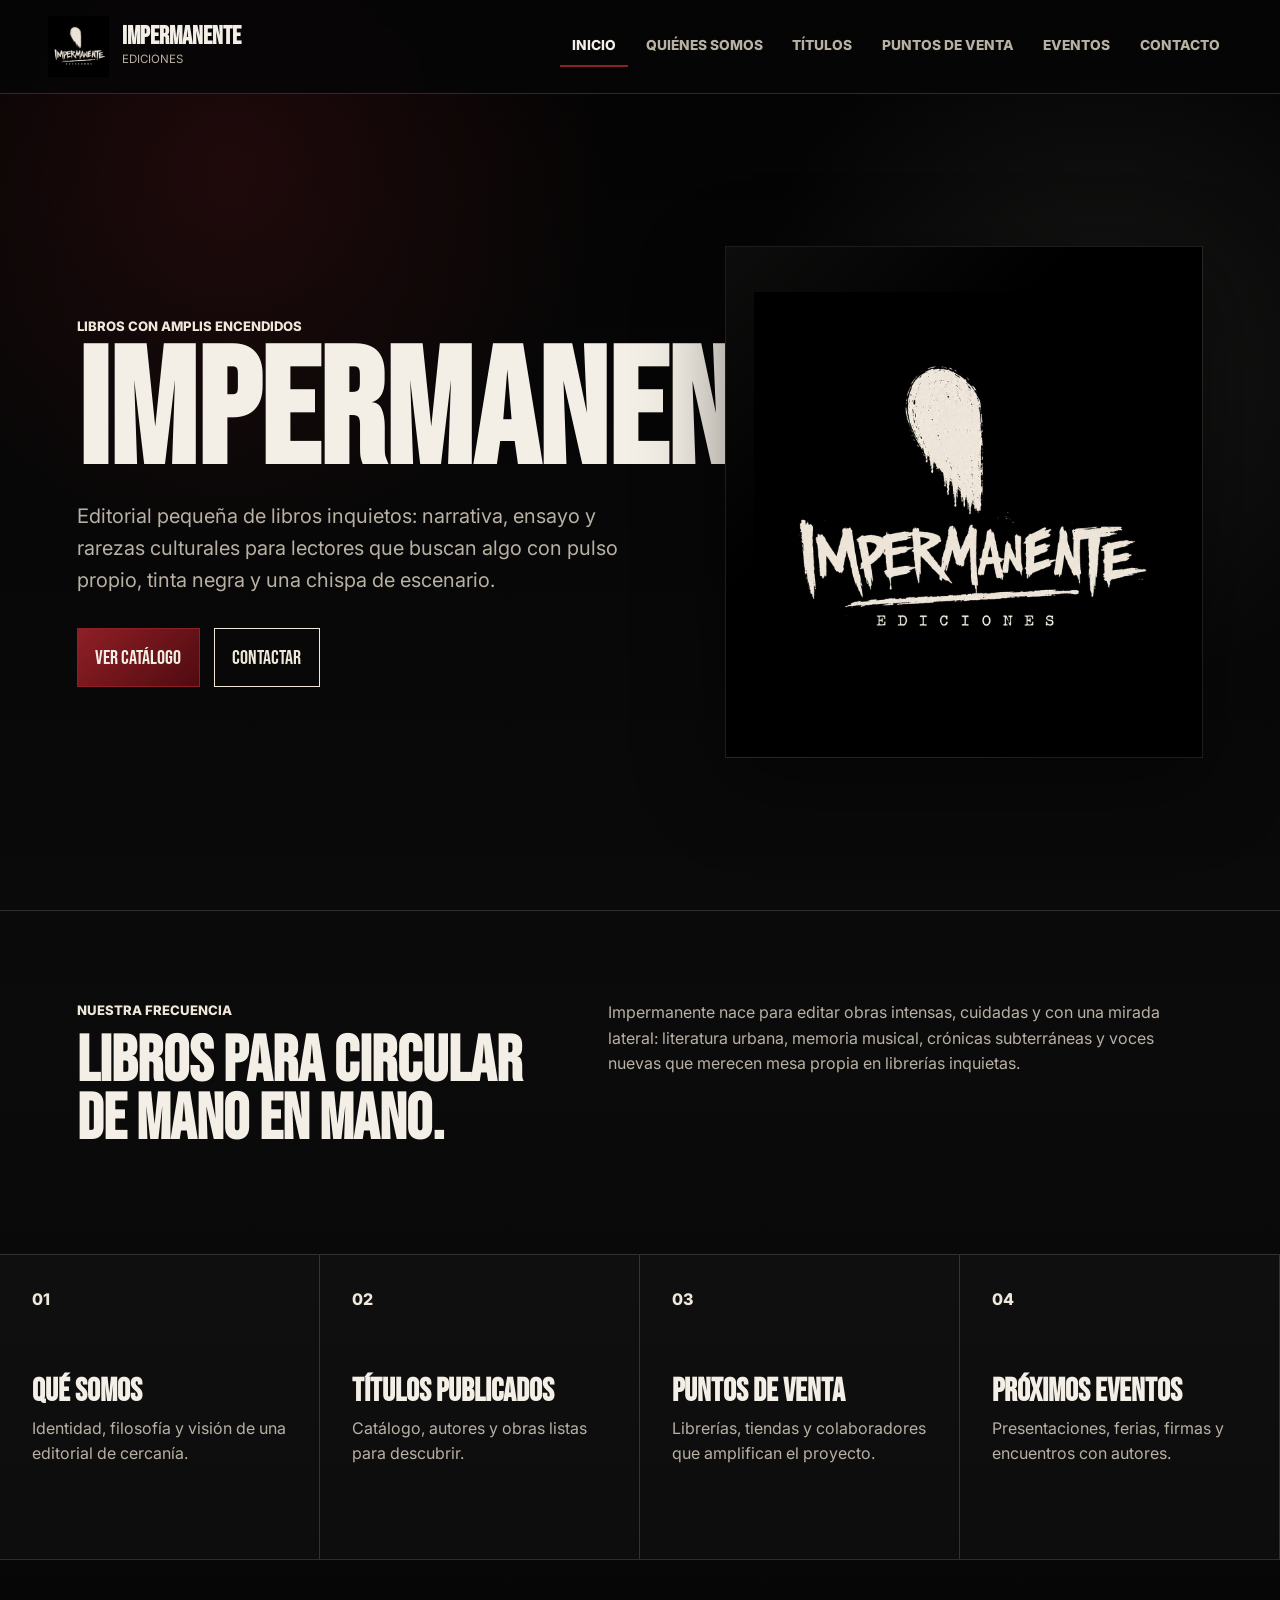
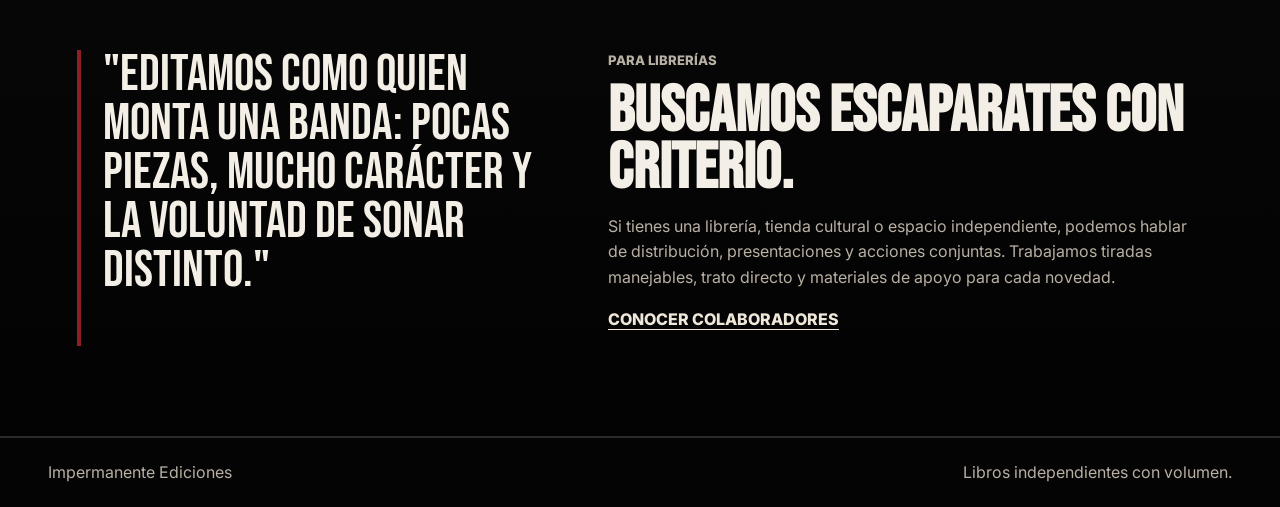
==== index.html @ b9e889a7 "Add files via upload" ====
<!DOCTYPE html>
<html lang="es">
<head>
  <meta charset="UTF-8">
  <meta name="viewport" content="width=device-width, initial-scale=1.0">
  <title>Impermanente Ediciones</title>
  <link rel="preconnect" href="https://fonts.googleapis.com">
  <link rel="preconnect" href="https://fonts.gstatic.com" crossorigin>
  <link href="https://fonts.googleapis.com/css2?family=Bebas+Neue&family=Inter:wght@400;600;700;800&display=swap" rel="stylesheet">
  <link rel="stylesheet" href="assets/styles.css">
</head>
<body>
  <header class="site-header">
    <a class="brand" href="index.html" aria-label="Impermanente Ediciones">
      <img class="brand-logo" src="assets/impermanente-logo.png" alt="">
      <span>
        <strong>Impermanente</strong>
        <small>Ediciones</small>
      </span>
    </a>
    <button class="nav-toggle" type="button" aria-expanded="false" aria-controls="site-nav">Menu</button>
    <nav class="site-nav" id="site-nav" aria-label="Navegacion principal">
      <a class="active" href="index.html">Inicio</a>
      <a href="quienes-somos.html">Quiénes somos</a>
      <a href="titulos-autores.html">Títulos</a>
      <a href="puntos-venta.html">Puntos de venta</a>
      <a href="eventos.html">Eventos</a>
      <a href="contacto.html">Contacto</a>
    </nav>
  </header>

  <main>
    <section class="hero">
      <div class="hero-copy">
        <p class="eyebrow">Libros con amplis encendidos</p>
        <h1>Impermanente</h1>
        <p class="lead">Editorial pequeña de libros inquietos: narrativa, ensayo y rarezas culturales para lectores que buscan algo con pulso propio, tinta negra y una chispa de escenario.</p>
        <div class="hero-actions">
          <a class="button primary" href="titulos-autores.html">Ver catálogo</a>
          <a class="button ghost" href="contacto.html">Contactar</a>
        </div>
      </div>
      <div class="hero-art logo-stage">
        <img src="assets/impermanente-logo.png" alt="Logo de Impermanente Ediciones">
      </div>
    </section>

    <section class="intro-band">
      <div>
        <p class="section-kicker">Nuestra frecuencia</p>
        <h2>Libros para circular de mano en mano.</h2>
      </div>
      <p>Impermanente nace para editar obras intensas, cuidadas y con una mirada lateral: literatura urbana, memoria musical, crónicas subterráneas y voces nuevas que merecen mesa propia en librerías inquietas.</p>
    </section>

    <section class="feature-grid" aria-label="Secciones principales">
      <a class="feature-card" href="quienes-somos.html">
        <span>01</span>
        <h3>Qué somos</h3>
        <p>Identidad, filosofía y visión de una editorial de cercanía.</p>
      </a>
      <a class="feature-card" href="titulos-autores.html">
        <span>02</span>
        <h3>Títulos publicados</h3>
        <p>Catálogo, autores y obras listas para descubrir.</p>
      </a>
      <a class="feature-card" href="puntos-venta.html">
        <span>03</span>
        <h3>Puntos de venta</h3>
        <p>Librerías, tiendas y colaboradores que amplifican el proyecto.</p>
      </a>
      <a class="feature-card" href="eventos.html">
        <span>04</span>
        <h3>Próximos eventos</h3>
        <p>Presentaciones, ferias, firmas y encuentros con autores.</p>
      </a>
    </section>

    <section class="split-section">
      <div class="quote-panel">
        <p>"Editamos como quien monta una banda: pocas piezas, mucho carácter y la voluntad de sonar distinto."</p>
      </div>
      <div>
        <p class="section-kicker">Para librerías</p>
        <h2>Buscamos escaparates con criterio.</h2>
        <p>Si tienes una librería, tienda cultural o espacio independiente, podemos hablar de distribución, presentaciones y acciones conjuntas. Trabajamos tiradas manejables, trato directo y materiales de apoyo para cada novedad.</p>
        <a class="text-link" href="puntos-venta.html">Conocer colaboradores</a>
      </div>
    </section>
  </main>

  <footer class="site-footer">
    <p>Impermanente Ediciones</p>
    <p>Libros independientes con volumen.</p>
  </footer>

  <script src="assets/main.js"></script>
</body>
</html>
---- assets/styles.css ----
:root {
  --black: #060606;
  --charcoal: #101010;
  --ink: #14110f;
  --white: #f4efe6;
  --muted: #b9b0a4;
  --gold: #efe7da;
  --red: #8f1f26;
  --red-dark: #4f0b10;
  --line: rgba(244, 239, 230, 0.16);
  --shadow: 0 24px 80px rgba(0, 0, 0, 0.45);
}

* {
  box-sizing: border-box;
}

html {
  scroll-behavior: smooth;
}

body {
  margin: 0;
  overflow-x: hidden;
  background:
    radial-gradient(circle at 18% 8%, rgba(143, 31, 38, 0.2), transparent 24rem),
    radial-gradient(circle at 86% 16%, rgba(244, 239, 230, 0.07), transparent 22rem),
    linear-gradient(180deg, #030303 0%, #0b0b0b 50%, #020202 100%);
  color: var(--white);
  font-family: Inter, Arial, sans-serif;
  line-height: 1.6;
}

body::before {
  content: "";
  position: fixed;
  inset: 0;
  pointer-events: none;
  opacity: 0.22;
  background-image:
    linear-gradient(rgba(255, 255, 255, 0.045) 1px, transparent 1px),
    linear-gradient(90deg, rgba(255, 255, 255, 0.035) 1px, transparent 1px);
  background-size: 56px 56px;
  mask-image: linear-gradient(to bottom, black, transparent 80%);
}

a {
  color: inherit;
  text-decoration: none;
}

img {
  max-width: 100%;
  display: block;
}

.site-header {
  position: sticky;
  top: 0;
  z-index: 10;
  display: flex;
  align-items: center;
  justify-content: space-between;
  gap: 1.5rem;
  padding: 1rem clamp(1rem, 4vw, 3rem);
  border-bottom: 1px solid var(--line);
  background: rgba(6, 6, 6, 0.88);
  backdrop-filter: blur(14px);
}

.brand {
  display: inline-flex;
  align-items: center;
  gap: 0.8rem;
  min-width: max-content;
}

.brand-logo {
  width: 3.8rem;
  height: 3.8rem;
  object-fit: contain;
  background: #000;
}

.brand-mark {
  display: none;
}

.legacy-brand-mark {
  display: grid;
  place-items: center;
  width: 3rem;
  height: 3rem;
  border: 2px solid var(--gold);
  border-radius: 50%;
  color: var(--gold);
  font-family: "Bebas Neue", Impact, sans-serif;
  font-size: 1.25rem;
  box-shadow: inset 0 0 0 4px #070707;
}

.brand strong,
h1,
h2,
h3,
.button,
.nav-toggle {
  font-family: "Bebas Neue", Impact, sans-serif;
  letter-spacing: 0;
}

.brand strong {
  display: block;
  font-size: 1.55rem;
  line-height: 1;
}

.brand small {
  display: block;
  color: var(--muted);
  font-size: 0.72rem;
  text-transform: uppercase;
}

.site-nav {
  display: flex;
  align-items: center;
  justify-content: flex-end;
  gap: 0.35rem;
  flex-wrap: wrap;
}

.site-nav a {
  padding: 0.55rem 0.75rem;
  color: var(--muted);
  font-size: 0.86rem;
  font-weight: 800;
  text-transform: uppercase;
  border-bottom: 2px solid transparent;
}

.site-nav a:hover,
.site-nav a.active {
  color: var(--white);
  border-color: var(--red);
}

.nav-toggle {
  display: none;
  border: 1px solid var(--line);
  background: transparent;
  color: var(--white);
  padding: 0.55rem 0.8rem;
  font-size: 1.1rem;
}

.hero {
  min-height: calc(100vh - 5.2rem);
  display: grid;
  grid-template-columns: minmax(0, 1fr) minmax(22rem, 0.82fr);
  align-items: center;
  gap: clamp(2rem, 5vw, 5rem);
  padding: clamp(3rem, 7vw, 6rem) clamp(1rem, 6vw, 5rem);
  border-bottom: 1px solid var(--line);
}

.hero-copy,
.page-hero,
.contact-copy {
  max-width: 52rem;
}

.eyebrow,
.section-kicker,
.tag {
  margin: 0 0 0.75rem;
  color: var(--gold);
  font-size: 0.82rem;
  font-weight: 800;
  text-transform: uppercase;
}

h1,
h2,
h3,
p {
  margin-top: 0;
}

h1 {
  max-width: 13ch;
  margin-bottom: 1.1rem;
  font-size: clamp(4.8rem, 14vw, 10.2rem);
  line-height: 0.82;
  text-transform: uppercase;
  text-wrap: balance;
}

h2 {
  margin-bottom: 1rem;
  font-size: clamp(2.4rem, 5vw, 4.7rem);
  line-height: 0.9;
  text-transform: uppercase;
}

h3 {
  margin-bottom: 0.55rem;
  font-size: 2rem;
  line-height: 0.95;
  text-transform: uppercase;
}

.lead {
  max-width: 44rem;
  color: var(--muted);
  font-size: clamp(1.05rem, 2vw, 1.25rem);
}

.hero-actions,
.contact-form .button {
  margin-top: 2rem;
}

.button {
  display: inline-flex;
  align-items: center;
  justify-content: center;
  min-height: 3rem;
  padding: 0.78rem 1.1rem;
  border: 1px solid var(--line);
  color: var(--white);
  font-size: 1.25rem;
  text-transform: uppercase;
}

.button.primary {
  border-color: var(--red);
  background: linear-gradient(135deg, var(--red), var(--red-dark));
}

.button.ghost {
  margin-left: 0.6rem;
  border-color: var(--gold);
  color: var(--gold);
}

.hero-art {
  position: relative;
}

.hero-art img {
  width: min(34rem, 100%);
  margin-inline: auto;
  filter: drop-shadow(0 2rem 3rem rgba(0, 0, 0, 0.55));
}

.logo-stage {
  display: grid;
  place-items: center;
  min-height: clamp(19rem, 42vw, 32rem);
  border: 1px solid rgba(244, 239, 230, 0.12);
  background:
    linear-gradient(135deg, rgba(244, 239, 230, 0.055), transparent 36%),
    #000;
  box-shadow: var(--shadow);
}

.logo-stage img {
  width: min(29rem, 88%);
  filter: none;
}

.intro-band,
.split-section,
.manifesto,
.stores-layout,
.contact-layout,
.catalog-hero {
  display: grid;
  grid-template-columns: 0.88fr 1.12fr;
  gap: clamp(2rem, 5vw, 5rem);
  align-items: start;
  padding: clamp(3rem, 7vw, 6rem) clamp(1rem, 6vw, 5rem);
  border-bottom: 1px solid var(--line);
}

.intro-band > p,
.split-section p,
.manifesto p,
.stores-layout p,
.contact-layout p {
  color: var(--muted);
}

.feature-grid {
  display: grid;
  grid-template-columns: repeat(4, 1fr);
  border-bottom: 1px solid var(--line);
}

.feature-card {
  min-height: 19rem;
  padding: clamp(1.25rem, 3vw, 2rem);
  border-right: 1px solid var(--line);
  background: rgba(255, 255, 255, 0.025);
  transition: background 180ms ease, transform 180ms ease;
}

.feature-card:hover {
  background: rgba(184, 37, 47, 0.18);
  transform: translateY(-0.25rem);
}

.feature-card span {
  display: block;
  margin-bottom: 4rem;
  color: var(--gold);
  font-weight: 800;
}

.feature-card p {
  color: var(--muted);
}

.quote-panel {
  border-left: 4px solid var(--red);
  padding-left: 1.4rem;
}

.quote-panel p {
  color: var(--white);
  font-family: "Bebas Neue", Impact, sans-serif;
  font-size: clamp(2.2rem, 4vw, 4.4rem);
  line-height: 0.96;
}

.text-link {
  color: var(--gold);
  font-weight: 800;
  text-transform: uppercase;
  border-bottom: 1px solid currentColor;
}

.site-footer {
  display: flex;
  justify-content: space-between;
  gap: 1rem;
  padding: 1.35rem clamp(1rem, 4vw, 3rem);
  color: var(--muted);
  border-top: 1px solid var(--line);
  background: #040404;
}

.site-footer p {
  margin: 0;
}

.page {
  min-height: 76vh;
}

.page-hero {
  padding: clamp(3.2rem, 7vw, 6rem) clamp(1rem, 6vw, 5rem);
  border-bottom: 1px solid var(--line);
}

.page-hero.narrow h1 {
  max-width: 12ch;
}

.catalog-hero {
  align-items: center;
}

.catalog-hero img {
  max-height: 22rem;
  margin-inline: auto;
}

.manifesto-list {
  display: grid;
  gap: 1rem;
}

.manifesto-list article,
.store-list article,
.timeline article,
.contact-form,
.collab-panel {
  border: 1px solid var(--line);
  background: rgba(255, 255, 255, 0.035);
  box-shadow: var(--shadow);
}

.manifesto-list article,
.store-list article,
.collab-panel {
  padding: clamp(1.25rem, 3vw, 1.8rem);
}

.values-row {
  display: grid;
  grid-template-columns: repeat(4, 1fr);
  border-bottom: 1px solid var(--line);
}

.values-row div {
  min-height: 10rem;
  padding: 1.5rem;
  border-right: 1px solid var(--line);
}

.values-row strong {
  display: block;
  margin-bottom: 1.5rem;
  color: var(--red);
}

.values-row span {
  color: var(--white);
  font-family: "Bebas Neue", Impact, sans-serif;
  font-size: 1.85rem;
  line-height: 1;
  text-transform: uppercase;
}

.book-grid {
  display: grid;
  gap: 1.2rem;
  padding: clamp(2rem, 5vw, 4rem) clamp(1rem, 6vw, 5rem);
}

.book-card {
  display: grid;
  grid-template-columns: minmax(12rem, 15rem) 1fr;
  gap: clamp(1.2rem, 4vw, 2.5rem);
  align-items: center;
  padding: 1.3rem;
  border: 1px solid var(--line);
  background: rgba(255, 255, 255, 0.035);
}

.book-card img {
  width: min(15rem, 100%);
  height: auto;
  max-height: 22rem;
  object-fit: contain;
  background: #000;
  box-shadow: 0 1rem 2rem rgba(0, 0, 0, 0.45);
}

.book-card h2 {
  margin-bottom: 0.2rem;
  font-size: clamp(2.25rem, 4vw, 3.35rem);
  line-height: 0.92;
}

.author {
  color: var(--gold);
  font-weight: 800;
}

.tag {
  display: inline-flex;
  margin-bottom: 0.5rem;
  padding: 0.2rem 0.5rem;
  border: 1px solid rgba(214, 168, 77, 0.5);
}

.tag.red {
  color: #ff8b8b;
  border-color: rgba(184, 37, 47, 0.7);
}

dl {
  display: grid;
  grid-template-columns: max-content 1fr;
  gap: 0.25rem 0.8rem;
  color: var(--muted);
}

dt {
  color: var(--white);
  font-weight: 800;
}

dd {
  margin: 0;
}

.store-list,
.timeline {
  display: grid;
  gap: 1rem;
}

.store-list article span {
  color: var(--gold);
  font-weight: 800;
  text-transform: uppercase;
}

.collab-panel {
  position: sticky;
  top: 6.5rem;
}

.timeline {
  padding: clamp(2rem, 5vw, 4rem) clamp(1rem, 6vw, 5rem);
}

.timeline article {
  display: grid;
  grid-template-columns: 8rem 1fr;
  gap: 1.5rem;
  padding: clamp(1.25rem, 3vw, 2rem);
}

.timeline time {
  display: grid;
  place-items: center;
  align-self: start;
  min-height: 7rem;
  border: 1px solid var(--gold);
  color: var(--gold);
  text-transform: uppercase;
}

.timeline time strong {
  display: block;
  color: var(--white);
  font-family: "Bebas Neue", Impact, sans-serif;
  font-size: 3.2rem;
  line-height: 0.75;
}

.contact-layout {
  align-items: center;
}

.contact-methods {
  display: grid;
  gap: 0.8rem;
  margin-top: 2rem;
}

.contact-methods p {
  display: grid;
  gap: 0.1rem;
  margin: 0;
}

.contact-methods strong {
  color: var(--gold);
  text-transform: uppercase;
}

.contact-form {
  display: grid;
  gap: 1rem;
  padding: clamp(1.25rem, 3vw, 2rem);
}

label {
  display: grid;
  gap: 0.35rem;
  color: var(--white);
  font-weight: 800;
}

input,
select,
textarea {
  width: 100%;
  border: 1px solid var(--line);
  background: #080808;
  color: var(--white);
  padding: 0.9rem 1rem;
  font: inherit;
}

textarea {
  resize: vertical;
}

input:focus,
select:focus,
textarea:focus {
  outline: 2px solid var(--gold);
  outline-offset: 2px;
}

.form-note {
  min-height: 1.5rem;
  margin: 0;
  color: var(--gold);
  font-size: 0.92rem;
}

@media (max-width: 950px) {
  .site-header {
    align-items: center;
    flex-wrap: wrap;
    gap: 0.9rem;
  }

  .nav-toggle {
    display: inline-flex;
  }

  .site-nav {
    display: none;
    width: 100%;
    justify-content: flex-start;
  }

  .site-nav.open {
    display: grid;
    grid-template-columns: repeat(2, minmax(0, 1fr));
  }

  .hero,
  .intro-band,
  .split-section,
  .manifesto,
  .stores-layout,
  .contact-layout,
  .catalog-hero {
    grid-template-columns: 1fr;
  }

  .hero {
    min-height: auto;
    padding-top: clamp(2rem, 7vw, 4rem);
  }

  .feature-grid,
  .values-row {
    grid-template-columns: repeat(2, 1fr);
  }

  .collab-panel {
    position: static;
  }
}

@media (max-width: 620px) {
  body {
    font-size: 0.96rem;
  }

  .site-header {
    padding: 0.85rem 1rem;
  }

  .brand {
    gap: 0.6rem;
    min-width: 0;
  }

  .brand-logo {
    width: 3rem;
    height: 3rem;
    flex: 0 0 auto;
  }

  .brand strong {
    font-size: 1.25rem;
    max-width: 9rem;
    overflow: hidden;
    text-overflow: ellipsis;
  }

  .brand small {
    display: none;
  }

  .nav-toggle {
    min-height: 2.7rem;
    padding: 0.45rem 0.7rem;
    font-size: 1rem;
  }

  .site-nav {
    display: none;
    flex-direction: column;
    align-items: stretch;
    gap: 0.45rem;
  }

  .site-nav.open {
    grid-template-columns: 1fr;
  }

  .site-nav a {
    border: 1px solid var(--line);
    padding: 0.75rem 0.85rem;
  }

  .hero,
  .intro-band,
  .split-section,
  .manifesto,
  .stores-layout,
  .contact-layout,
  .catalog-hero,
  .page-hero {
    padding-inline: 1.1rem;
  }

  .hero {
    gap: 1.6rem;
    padding-bottom: 2.4rem;
  }

  h1 {
    max-width: 100%;
    font-size: clamp(3.45rem, 16vw, 4.55rem);
    line-height: 0.88;
    overflow-wrap: anywhere;
  }

  .page-hero.narrow h1,
  .hero-copy h1 {
    max-width: 100%;
  }

  h2 {
    font-size: clamp(2.1rem, 11vw, 3.05rem);
    line-height: 0.95;
  }

  h3 {
    font-size: 1.75rem;
  }

  .lead {
    font-size: 1rem;
  }

  .logo-stage {
    min-height: 17rem;
  }

  .logo-stage img {
    width: min(18rem, 88%);
  }

  .hero-actions {
    display: grid;
    gap: 0.75rem;
    margin-top: 1.45rem;
  }

  .button.ghost {
    margin-left: 0;
  }

  .feature-grid,
  .values-row {
    grid-template-columns: 1fr;
  }

  .feature-card {
    min-height: 12rem;
  }

  .feature-card span {
    margin-bottom: 1.6rem;
  }

  .quote-panel p {
    font-size: clamp(2rem, 12vw, 3rem);
  }

  .book-card,
  .timeline article {
    grid-template-columns: 1fr;
  }

  .book-card img {
    width: min(16rem, 100%);
    margin-inline: auto;
    max-height: 24rem;
  }

  .book-card h2 {
    font-size: clamp(2rem, 11vw, 2.8rem);
  }

  .book-card {
    padding: 1rem;
  }

  .timeline time {
    width: 8rem;
  }

  .site-footer {
    display: grid;
  }
}
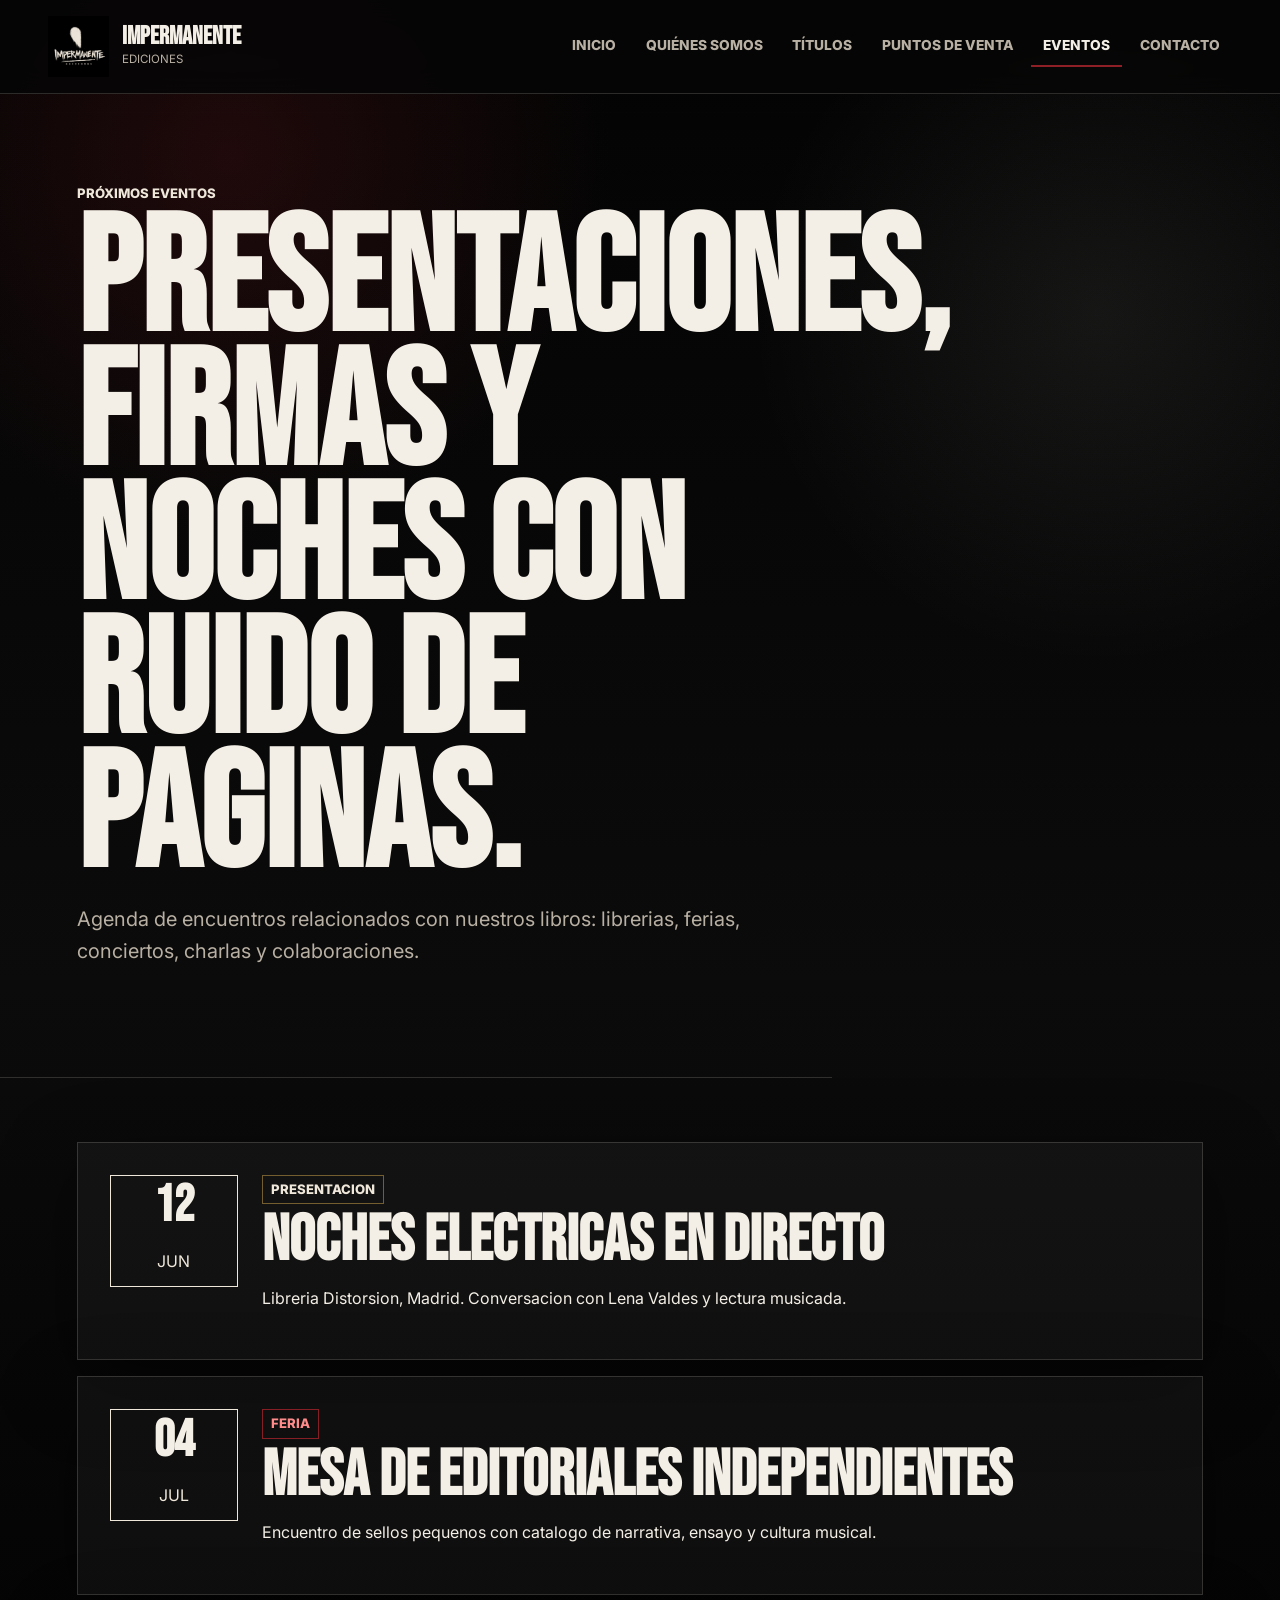
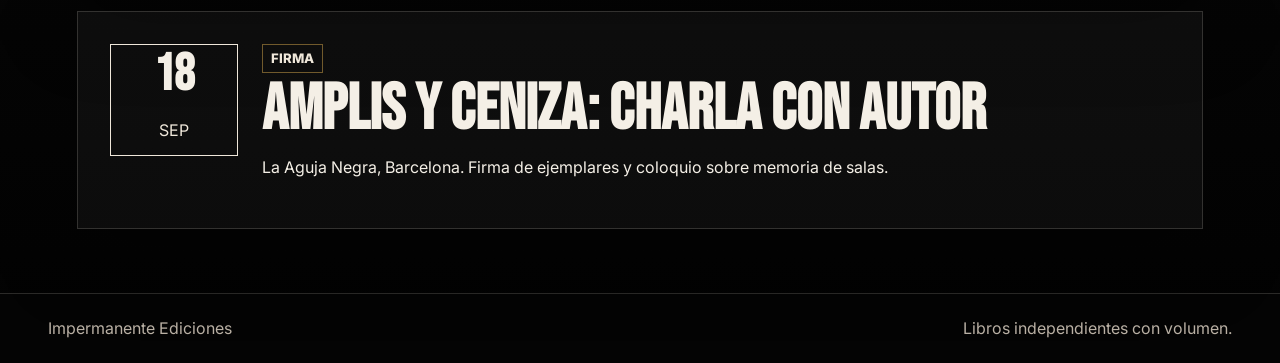
==== commit 8d82492a: "Add files via upload" ====
--- a/index.html
+++ b/index.html
@@ -3,7 +3,7 @@
 <head>
   <meta charset="UTF-8">
   <meta name="viewport" content="width=device-width, initial-scale=1.0">
-  <title>Impermanente Ediciones</title>
+  <title>Eventos | Impermanente</title>
   <link rel="preconnect" href="https://fonts.googleapis.com">
   <link rel="preconnect" href="https://fonts.gstatic.com" crossorigin>
   <link href="https://fonts.googleapis.com/css2?family=Bebas+Neue&family=Inter:wght@400;600;700;800&display=swap" rel="stylesheet">
@@ -11,89 +11,54 @@
 </head>
 <body>
   <header class="site-header">
-    <a class="brand" href="index.html" aria-label="Impermanente Ediciones">
-      <img class="brand-logo" src="assets/impermanente-logo.png" alt="">
-      <span>
-        <strong>Impermanente</strong>
-        <small>Ediciones</small>
-      </span>
-    </a>
+    <a class="brand" href="index.html"><img class="brand-logo" src="assets/impermanente-logo.png" alt=""><span><strong>Impermanente</strong><small>Ediciones</small></span></a>
     <button class="nav-toggle" type="button" aria-expanded="false" aria-controls="site-nav">Menu</button>
     <nav class="site-nav" id="site-nav" aria-label="Navegacion principal">
-      <a class="active" href="index.html">Inicio</a>
+      <a href="index.html">Inicio</a>
       <a href="quienes-somos.html">Quiénes somos</a>
       <a href="titulos-autores.html">Títulos</a>
       <a href="puntos-venta.html">Puntos de venta</a>
-      <a href="eventos.html">Eventos</a>
+      <a class="active" href="eventos.html">Eventos</a>
       <a href="contacto.html">Contacto</a>
     </nav>
   </header>
 
-  <main>
-    <section class="hero">
-      <div class="hero-copy">
-        <p class="eyebrow">Libros con amplis encendidos</p>
-        <h1>Impermanente</h1>
-        <p class="lead">Editorial pequeña de libros inquietos: narrativa, ensayo y rarezas culturales para lectores que buscan algo con pulso propio, tinta negra y una chispa de escenario.</p>
-        <div class="hero-actions">
-          <a class="button primary" href="titulos-autores.html">Ver catálogo</a>
-          <a class="button ghost" href="contacto.html">Contactar</a>
-        </div>
-      </div>
-      <div class="hero-art logo-stage">
-        <img src="assets/impermanente-logo.png" alt="Logo de Impermanente Ediciones">
-      </div>
+  <main class="page">
+    <section class="page-hero narrow">
+      <p class="eyebrow">Próximos eventos</p>
+      <h1>Presentaciones, firmas y noches con ruido de paginas.</h1>
+      <p class="lead">Agenda de encuentros relacionados con nuestros libros: librerias, ferias, conciertos, charlas y colaboraciones.</p>
     </section>
 
-    <section class="intro-band">
-      <div>
-        <p class="section-kicker">Nuestra frecuencia</p>
-        <h2>Libros para circular de mano en mano.</h2>
-      </div>
-      <p>Impermanente nace para editar obras intensas, cuidadas y con una mirada lateral: literatura urbana, memoria musical, crónicas subterráneas y voces nuevas que merecen mesa propia en librerías inquietas.</p>
-    </section>
-
-    <section class="feature-grid" aria-label="Secciones principales">
-      <a class="feature-card" href="quienes-somos.html">
-        <span>01</span>
-        <h3>Qué somos</h3>
-        <p>Identidad, filosofía y visión de una editorial de cercanía.</p>
-      </a>
-      <a class="feature-card" href="titulos-autores.html">
-        <span>02</span>
-        <h3>Títulos publicados</h3>
-        <p>Catálogo, autores y obras listas para descubrir.</p>
-      </a>
-      <a class="feature-card" href="puntos-venta.html">
-        <span>03</span>
-        <h3>Puntos de venta</h3>
-        <p>Librerías, tiendas y colaboradores que amplifican el proyecto.</p>
-      </a>
-      <a class="feature-card" href="eventos.html">
-        <span>04</span>
-        <h3>Próximos eventos</h3>
-        <p>Presentaciones, ferias, firmas y encuentros con autores.</p>
-      </a>
-    </section>
-
-    <section class="split-section">
-      <div class="quote-panel">
-        <p>"Editamos como quien monta una banda: pocas piezas, mucho carácter y la voluntad de sonar distinto."</p>
-      </div>
-      <div>
-        <p class="section-kicker">Para librerías</p>
-        <h2>Buscamos escaparates con criterio.</h2>
-        <p>Si tienes una librería, tienda cultural o espacio independiente, podemos hablar de distribución, presentaciones y acciones conjuntas. Trabajamos tiradas manejables, trato directo y materiales de apoyo para cada novedad.</p>
-        <a class="text-link" href="puntos-venta.html">Conocer colaboradores</a>
-      </div>
+    <section class="timeline" aria-label="Agenda de eventos">
+      <article>
+        <time datetime="2026-06-12"><strong>12</strong> Jun</time>
+        <div>
+          <p class="tag">Presentacion</p>
+          <h2>Noches electricas en directo</h2>
+          <p>Libreria Distorsion, Madrid. Conversacion con Lena Valdes y lectura musicada.</p>
+        </div>
+      </article>
+      <article>
+        <time datetime="2026-07-04"><strong>04</strong> Jul</time>
+        <div>
+          <p class="tag red">Feria</p>
+          <h2>Mesa de editoriales independientes</h2>
+          <p>Encuentro de sellos pequenos con catalogo de narrativa, ensayo y cultura musical.</p>
+        </div>
+      </article>
+      <article>
+        <time datetime="2026-09-18"><strong>18</strong> Sep</time>
+        <div>
+          <p class="tag">Firma</p>
+          <h2>Amplis y ceniza: charla con autor</h2>
+          <p>La Aguja Negra, Barcelona. Firma de ejemplares y coloquio sobre memoria de salas.</p>
+        </div>
+      </article>
     </section>
   </main>
 
-  <footer class="site-footer">
-    <p>Impermanente Ediciones</p>
-    <p>Libros independientes con volumen.</p>
-  </footer>
-
+  <footer class="site-footer"><p>Impermanente Ediciones</p><p>Libros independientes con volumen.</p></footer>
   <script src="assets/main.js"></script>
 </body>
 </html>
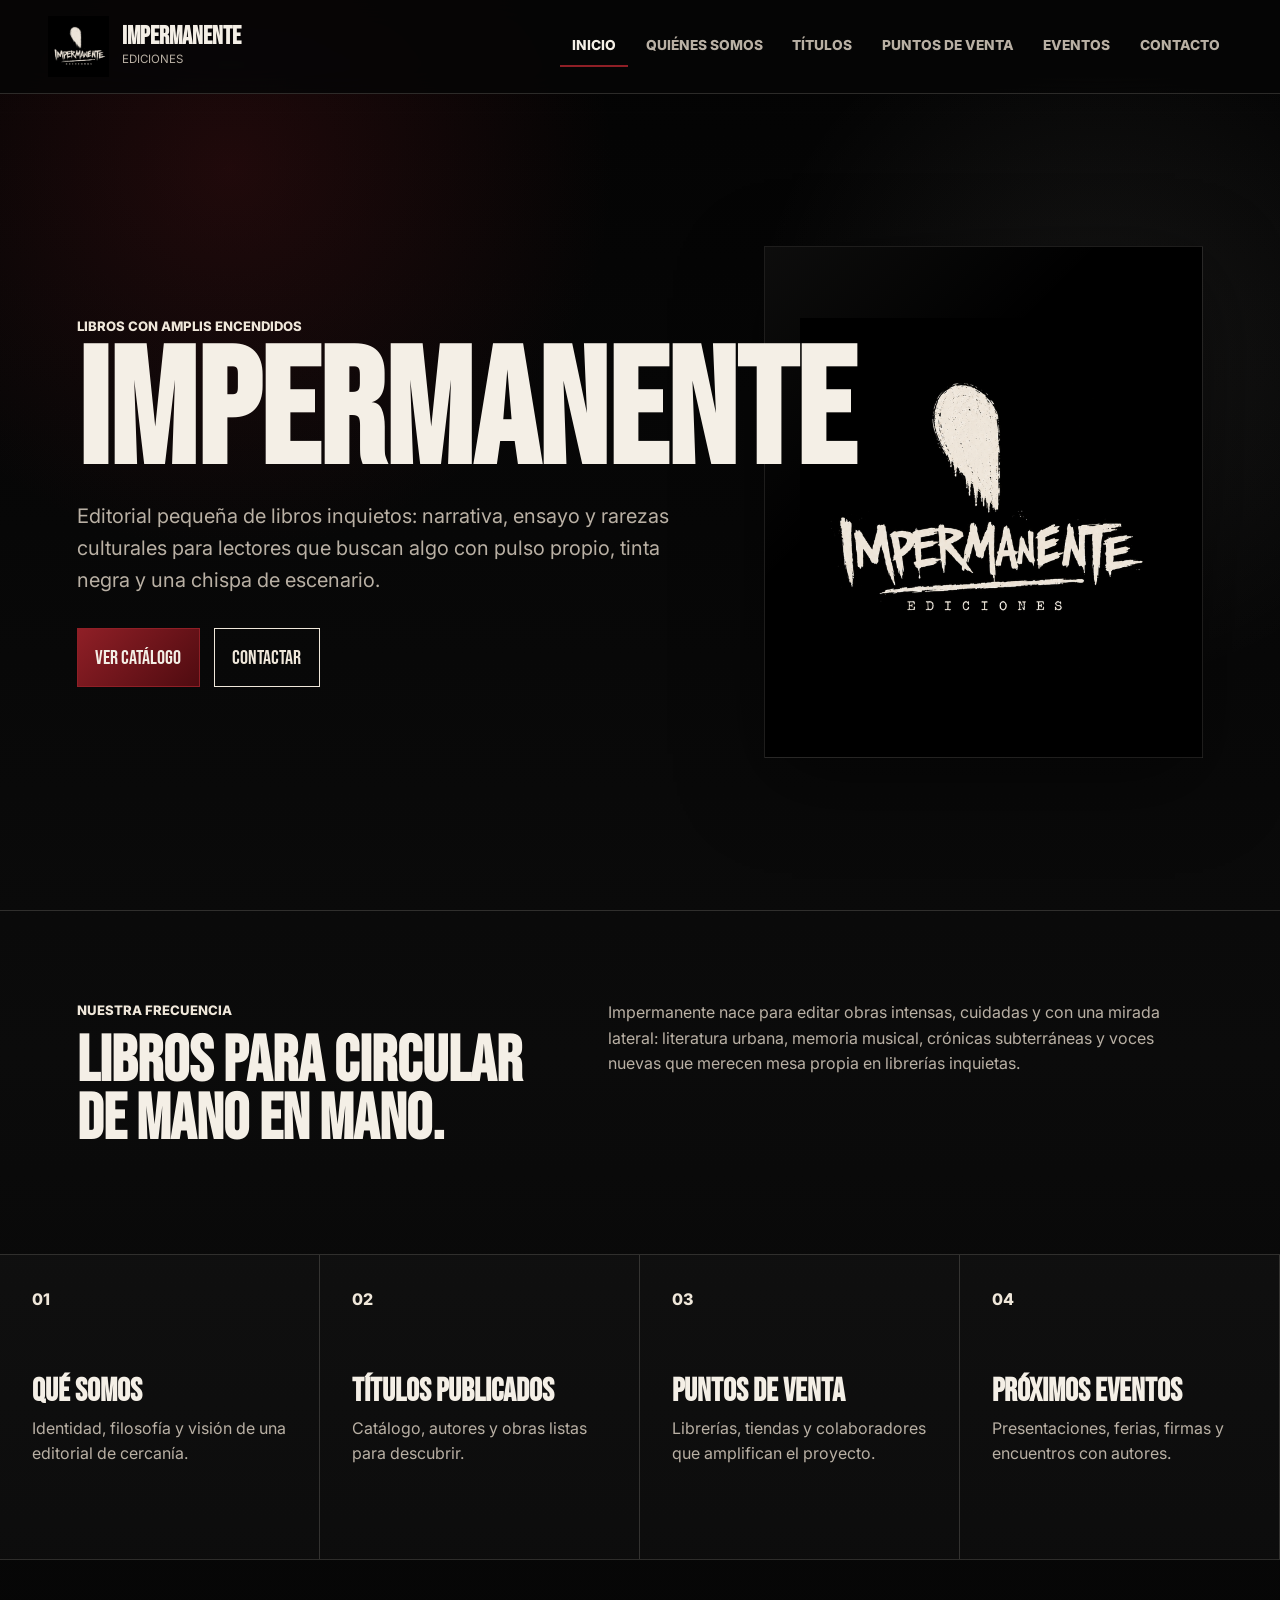
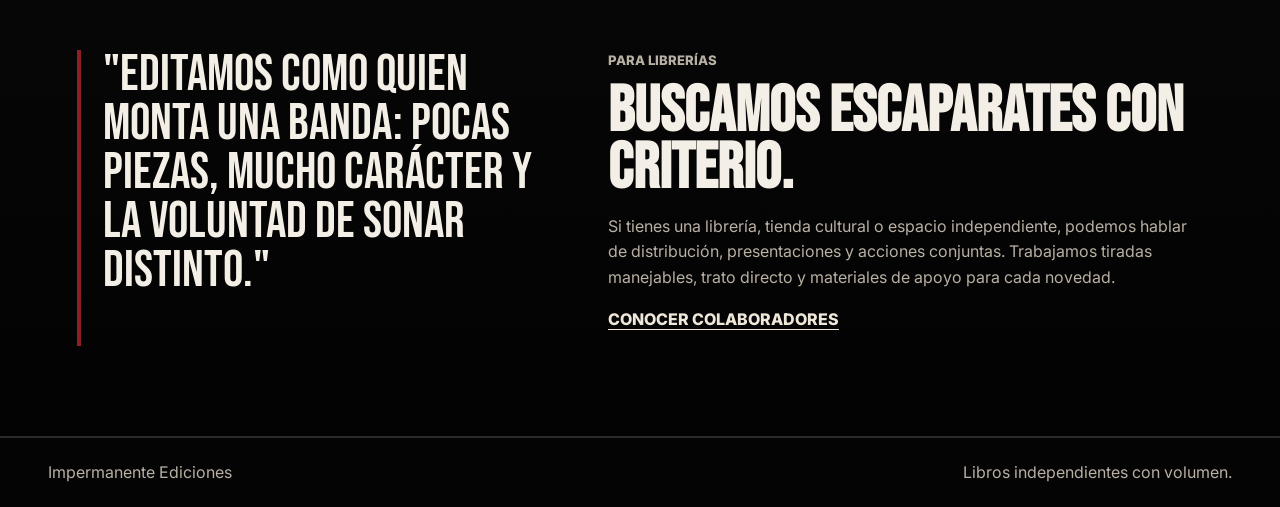
==== commit 6a618672: "Update Impermanente website" ====
--- a/index.html
+++ b/index.html
@@ -3,7 +3,7 @@
 <head>
   <meta charset="UTF-8">
   <meta name="viewport" content="width=device-width, initial-scale=1.0">
-  <title>Eventos | Impermanente</title>
+  <title>Impermanente Ediciones</title>
   <link rel="preconnect" href="https://fonts.googleapis.com">
   <link rel="preconnect" href="https://fonts.gstatic.com" crossorigin>
   <link href="https://fonts.googleapis.com/css2?family=Bebas+Neue&family=Inter:wght@400;600;700;800&display=swap" rel="stylesheet">
@@ -11,54 +11,89 @@
 </head>
 <body>
   <header class="site-header">
-    <a class="brand" href="index.html"><img class="brand-logo" src="assets/impermanente-logo.png" alt=""><span><strong>Impermanente</strong><small>Ediciones</small></span></a>
+    <a class="brand" href="index.html" aria-label="Impermanente Ediciones">
+      <img class="brand-logo" src="assets/impermanente-logo.png" alt="">
+      <span>
+        <strong>Impermanente</strong>
+        <small>Ediciones</small>
+      </span>
+    </a>
     <button class="nav-toggle" type="button" aria-expanded="false" aria-controls="site-nav">Menu</button>
     <nav class="site-nav" id="site-nav" aria-label="Navegacion principal">
-      <a href="index.html">Inicio</a>
+      <a class="active" href="index.html">Inicio</a>
       <a href="quienes-somos.html">Quiénes somos</a>
       <a href="titulos-autores.html">Títulos</a>
       <a href="puntos-venta.html">Puntos de venta</a>
-      <a class="active" href="eventos.html">Eventos</a>
+      <a href="eventos.html">Eventos</a>
       <a href="contacto.html">Contacto</a>
     </nav>
   </header>
 
-  <main class="page">
-    <section class="page-hero narrow">
-      <p class="eyebrow">Próximos eventos</p>
-      <h1>Presentaciones, firmas y noches con ruido de paginas.</h1>
-      <p class="lead">Agenda de encuentros relacionados con nuestros libros: librerias, ferias, conciertos, charlas y colaboraciones.</p>
+  <main>
+    <section class="hero">
+      <div class="hero-copy">
+        <p class="eyebrow">Libros con amplis encendidos</p>
+        <h1>Impermanente</h1>
+        <p class="lead">Editorial pequeña de libros inquietos: narrativa, ensayo y rarezas culturales para lectores que buscan algo con pulso propio, tinta negra y una chispa de escenario.</p>
+        <div class="hero-actions">
+          <a class="button primary" href="titulos-autores.html">Ver catálogo</a>
+          <a class="button ghost" href="contacto.html">Contactar</a>
+        </div>
+      </div>
+      <div class="hero-art logo-stage">
+        <img src="assets/impermanente-logo.png" alt="Logo de Impermanente Ediciones">
+      </div>
     </section>
 
-    <section class="timeline" aria-label="Agenda de eventos">
-      <article>
-        <time datetime="2026-06-12"><strong>12</strong> Jun</time>
-        <div>
-          <p class="tag">Presentacion</p>
-          <h2>Noches electricas en directo</h2>
-          <p>Libreria Distorsion, Madrid. Conversacion con Lena Valdes y lectura musicada.</p>
-        </div>
-      </article>
-      <article>
-        <time datetime="2026-07-04"><strong>04</strong> Jul</time>
-        <div>
-          <p class="tag red">Feria</p>
-          <h2>Mesa de editoriales independientes</h2>
-          <p>Encuentro de sellos pequenos con catalogo de narrativa, ensayo y cultura musical.</p>
-        </div>
-      </article>
-      <article>
-        <time datetime="2026-09-18"><strong>18</strong> Sep</time>
-        <div>
-          <p class="tag">Firma</p>
-          <h2>Amplis y ceniza: charla con autor</h2>
-          <p>La Aguja Negra, Barcelona. Firma de ejemplares y coloquio sobre memoria de salas.</p>
-        </div>
-      </article>
+    <section class="intro-band">
+      <div>
+        <p class="section-kicker">Nuestra frecuencia</p>
+        <h2>Libros para circular de mano en mano.</h2>
+      </div>
+      <p>Impermanente nace para editar obras intensas, cuidadas y con una mirada lateral: literatura urbana, memoria musical, crónicas subterráneas y voces nuevas que merecen mesa propia en librerías inquietas.</p>
+    </section>
+
+    <section class="feature-grid" aria-label="Secciones principales">
+      <a class="feature-card" href="quienes-somos.html">
+        <span>01</span>
+        <h3>Qué somos</h3>
+        <p>Identidad, filosofía y visión de una editorial de cercanía.</p>
+      </a>
+      <a class="feature-card" href="titulos-autores.html">
+        <span>02</span>
+        <h3>Títulos publicados</h3>
+        <p>Catálogo, autores y obras listas para descubrir.</p>
+      </a>
+      <a class="feature-card" href="puntos-venta.html">
+        <span>03</span>
+        <h3>Puntos de venta</h3>
+        <p>Librerías, tiendas y colaboradores que amplifican el proyecto.</p>
+      </a>
+      <a class="feature-card" href="eventos.html">
+        <span>04</span>
+        <h3>Próximos eventos</h3>
+        <p>Presentaciones, ferias, firmas y encuentros con autores.</p>
+      </a>
+    </section>
+
+    <section class="split-section">
+      <div class="quote-panel">
+        <p>"Editamos como quien monta una banda: pocas piezas, mucho carácter y la voluntad de sonar distinto."</p>
+      </div>
+      <div>
+        <p class="section-kicker">Para librerías</p>
+        <h2>Buscamos escaparates con criterio.</h2>
+        <p>Si tienes una librería, tienda cultural o espacio independiente, podemos hablar de distribución, presentaciones y acciones conjuntas. Trabajamos tiradas manejables, trato directo y materiales de apoyo para cada novedad.</p>
+        <a class="text-link" href="puntos-venta.html">Conocer colaboradores</a>
+      </div>
     </section>
   </main>
 
-  <footer class="site-footer"><p>Impermanente Ediciones</p><p>Libros independientes con volumen.</p></footer>
+  <footer class="site-footer">
+    <p>Impermanente Ediciones</p>
+    <p>Libros independientes con volumen.</p>
+  </footer>
+
   <script src="assets/main.js"></script>
 </body>
 </html>
--- a/assets/styles.css
+++ b/assets/styles.css
@@ -157,9 +157,9 @@
 .hero {
   min-height: calc(100vh - 5.2rem);
   display: grid;
-  grid-template-columns: minmax(0, 1fr) minmax(22rem, 0.82fr);
+  grid-template-columns: minmax(0, 1fr) minmax(19rem, 0.72fr);
   align-items: center;
-  gap: clamp(2rem, 5vw, 5rem);
+  gap: clamp(2.5rem, 6vw, 6rem);
   padding: clamp(3rem, 7vw, 6rem) clamp(1rem, 6vw, 5rem);
   border-bottom: 1px solid var(--line);
 }
@@ -168,6 +168,11 @@
 .page-hero,
 .contact-copy {
   max-width: 52rem;
+}
+
+.hero-copy {
+  position: relative;
+  z-index: 2;
 }
 
 .eyebrow,
@@ -257,6 +262,8 @@
 .logo-stage {
   display: grid;
   place-items: center;
+  justify-self: end;
+  width: min(100%, 30rem);
   min-height: clamp(19rem, 42vw, 32rem);
   border: 1px solid rgba(244, 239, 230, 0.12);
   background:
@@ -266,7 +273,7 @@
 }
 
 .logo-stage img {
-  width: min(29rem, 88%);
+  width: min(24rem, 84%);
   filter: none;
 }
 
@@ -595,6 +602,18 @@
   margin: 0;
   color: var(--gold);
   font-size: 0.92rem;
+}
+
+@media (max-width: 1180px) {
+  .hero {
+    grid-template-columns: 1fr;
+  }
+
+  .logo-stage {
+    justify-self: center;
+    width: min(100%, 34rem);
+    min-height: clamp(18rem, 52vw, 29rem);
+  }
 }
 
 @media (max-width: 950px) {
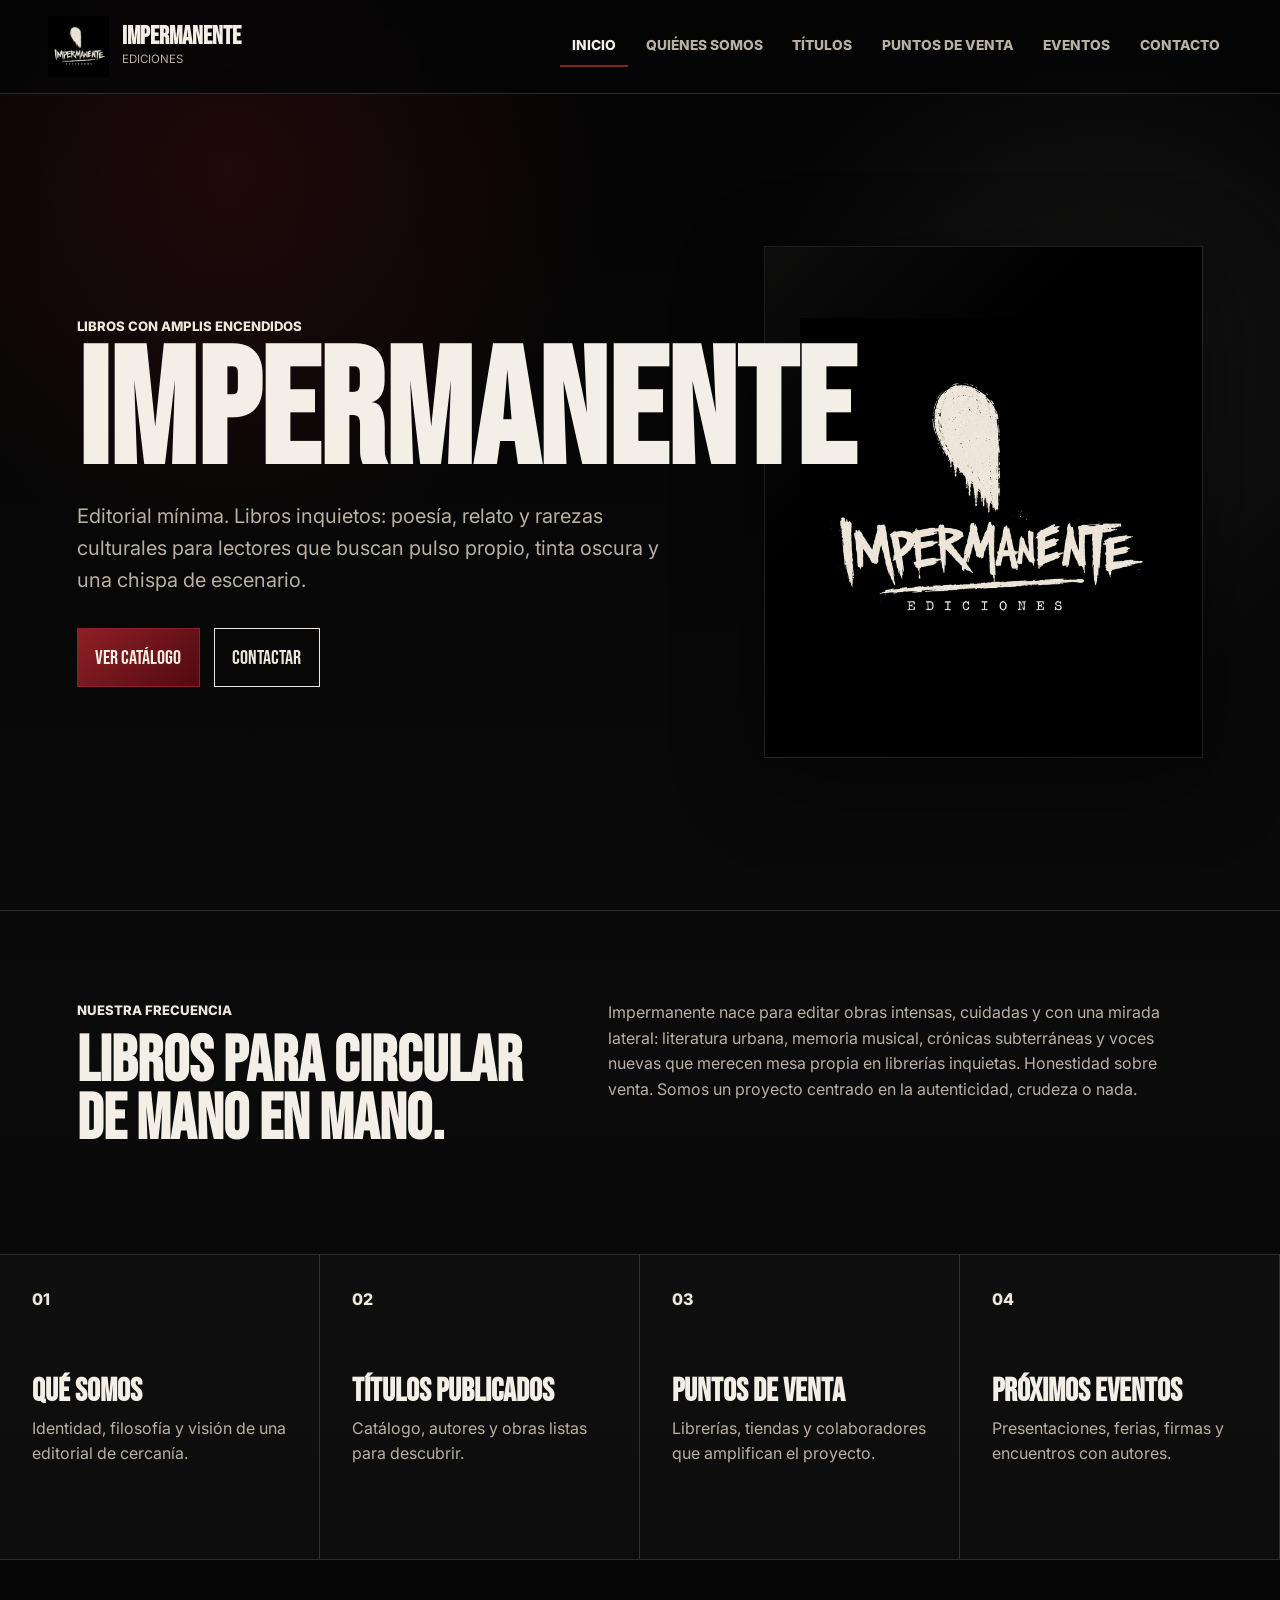
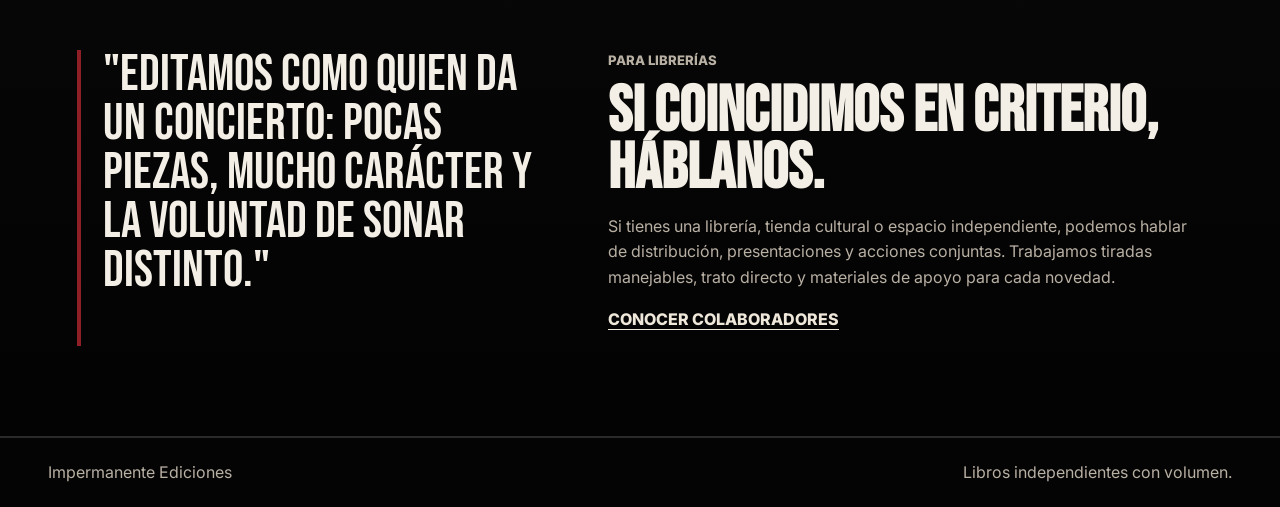
==== commit ef3a7eb5: "Update homepage copy" ====
--- a/index.html
+++ b/index.html
@@ -34,7 +34,7 @@
       <div class="hero-copy">
         <p class="eyebrow">Libros con amplis encendidos</p>
         <h1>Impermanente</h1>
-        <p class="lead">Editorial pequeña de libros inquietos: narrativa, ensayo y rarezas culturales para lectores que buscan algo con pulso propio, tinta negra y una chispa de escenario.</p>
+        <p class="lead">Editorial mínima. Libros inquietos: poesía, relato y rarezas culturales para lectores que buscan pulso propio, tinta oscura y una chispa de escenario.</p>
         <div class="hero-actions">
           <a class="button primary" href="titulos-autores.html">Ver catálogo</a>
           <a class="button ghost" href="contacto.html">Contactar</a>
@@ -50,7 +50,7 @@
         <p class="section-kicker">Nuestra frecuencia</p>
         <h2>Libros para circular de mano en mano.</h2>
       </div>
-      <p>Impermanente nace para editar obras intensas, cuidadas y con una mirada lateral: literatura urbana, memoria musical, crónicas subterráneas y voces nuevas que merecen mesa propia en librerías inquietas.</p>
+      <p>Impermanente nace para editar obras intensas, cuidadas y con una mirada lateral: literatura urbana, memoria musical, crónicas subterráneas y voces nuevas que merecen mesa propia en librerías inquietas. Honestidad sobre venta. Somos un proyecto centrado en la autenticidad, crudeza o nada.</p>
     </section>
 
     <section class="feature-grid" aria-label="Secciones principales">
@@ -78,11 +78,11 @@
 
     <section class="split-section">
       <div class="quote-panel">
-        <p>"Editamos como quien monta una banda: pocas piezas, mucho carácter y la voluntad de sonar distinto."</p>
+        <p>"Editamos como quien DA UN CONCIERTO: pocas piezas, mucho carácter y la voluntad de sonar distinto."</p>
       </div>
       <div>
         <p class="section-kicker">Para librerías</p>
-        <h2>Buscamos escaparates con criterio.</h2>
+        <h2>Si coincidimos en criterio, háblanos.</h2>
         <p>Si tienes una librería, tienda cultural o espacio independiente, podemos hablar de distribución, presentaciones y acciones conjuntas. Trabajamos tiradas manejables, trato directo y materiales de apoyo para cada novedad.</p>
         <a class="text-link" href="puntos-venta.html">Conocer colaboradores</a>
       </div>
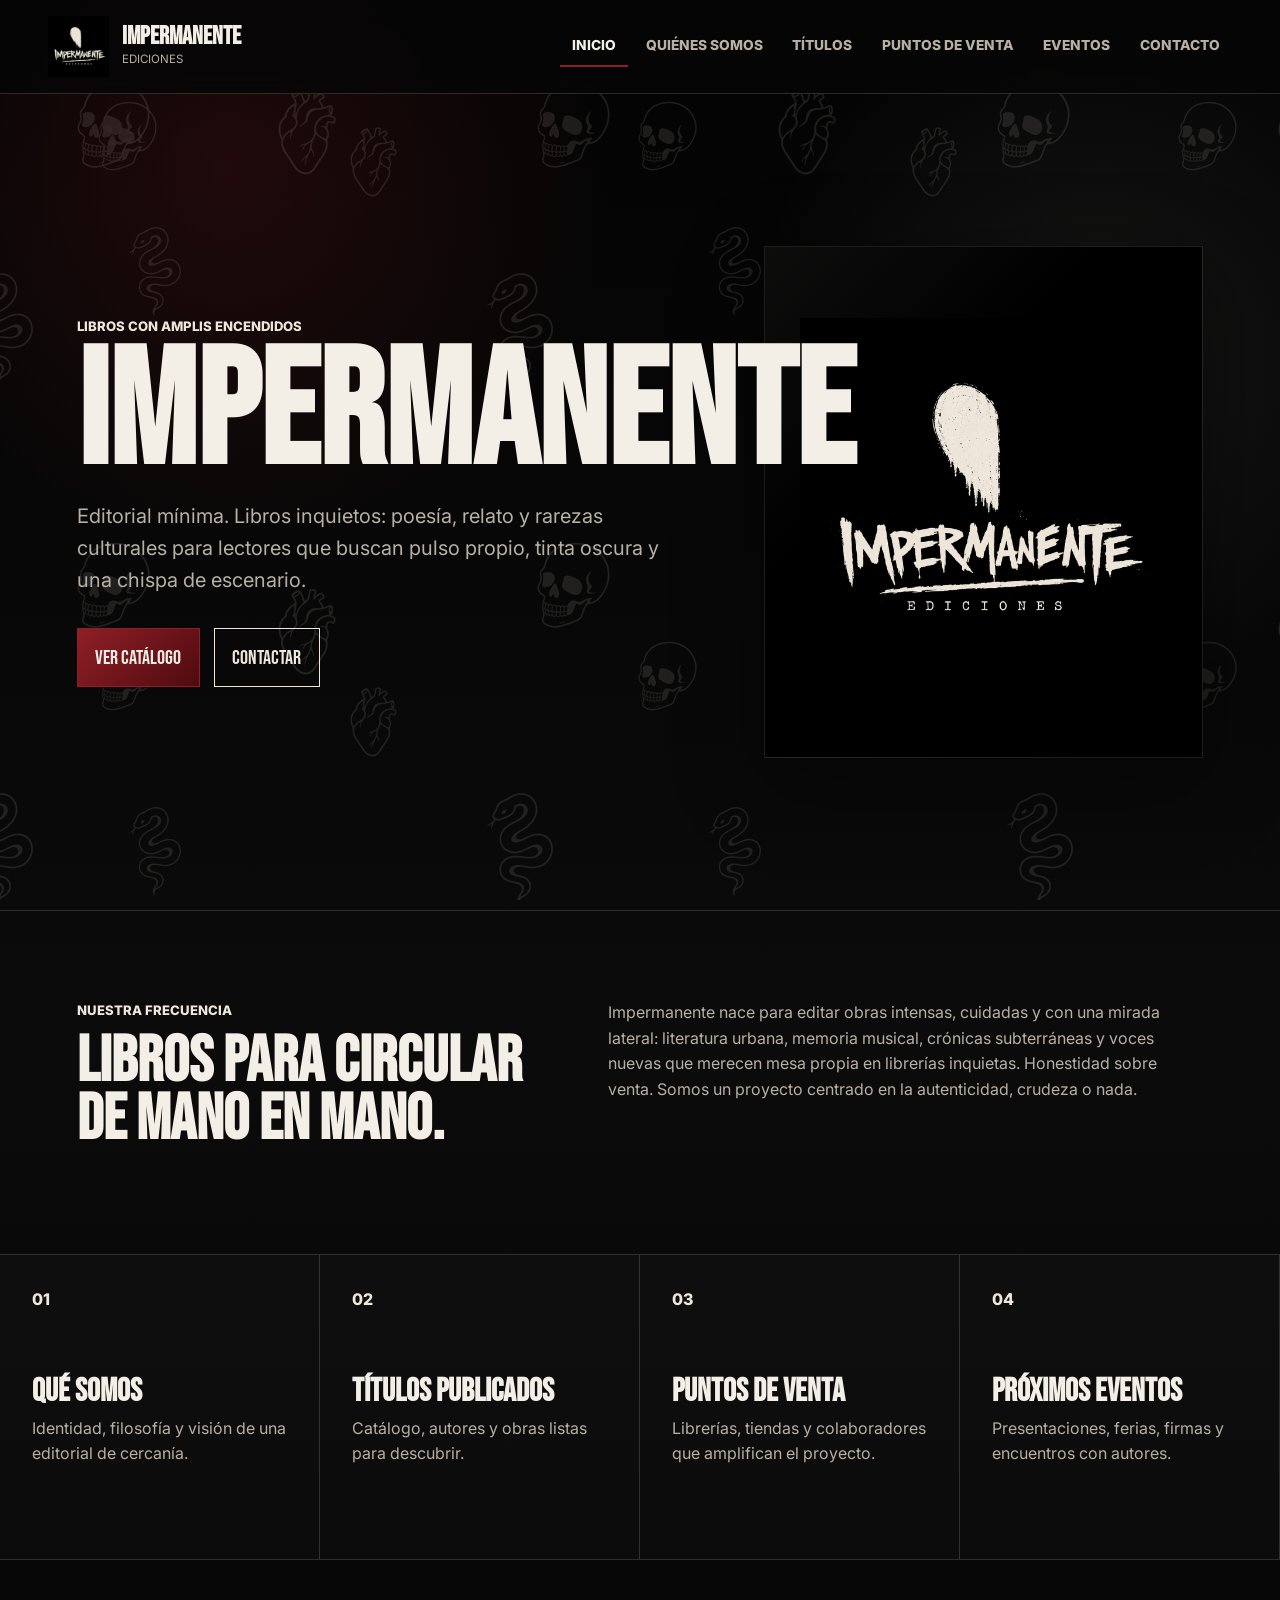
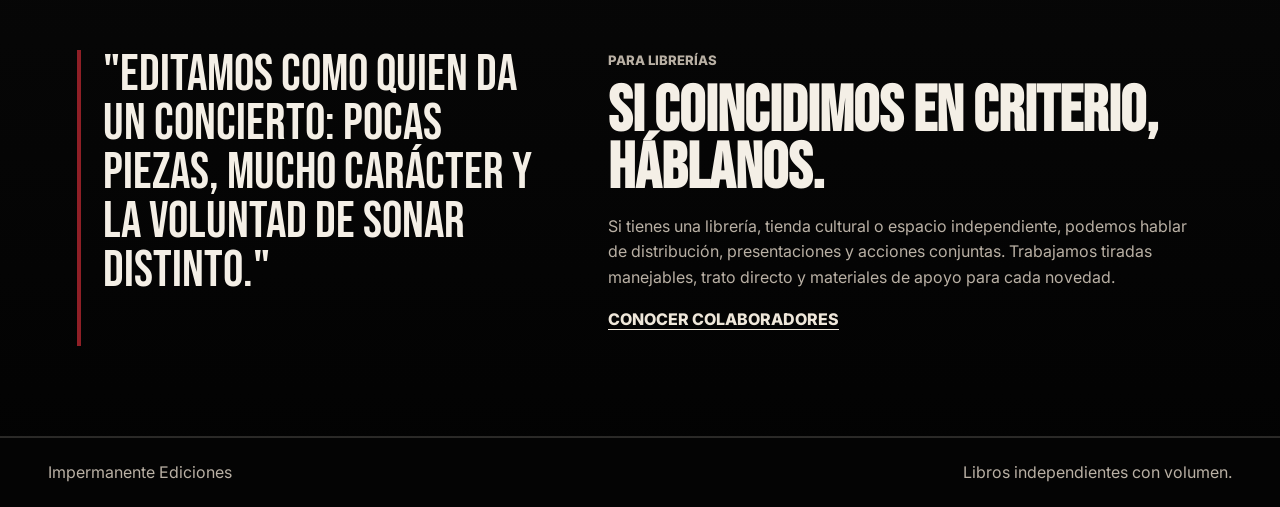
==== commit 0d82536a: "Add tattoo image background" ====
--- a/index.html
+++ b/index.html
@@ -7,7 +7,7 @@
   <link rel="preconnect" href="https://fonts.googleapis.com">
   <link rel="preconnect" href="https://fonts.gstatic.com" crossorigin>
   <link href="https://fonts.googleapis.com/css2?family=Bebas+Neue&family=Inter:wght@400;600;700;800&display=swap" rel="stylesheet">
-  <link rel="stylesheet" href="assets/styles.css">
+  <link rel="stylesheet" href="assets/styles.css?v=image-bg-more">
 </head>
 <body>
   <header class="site-header">
--- a/assets/styles.css
+++ b/assets/styles.css
@@ -26,6 +26,8 @@
     radial-gradient(circle at 18% 8%, rgba(143, 31, 38, 0.2), transparent 24rem),
     radial-gradient(circle at 86% 16%, rgba(244, 239, 230, 0.07), transparent 22rem),
     linear-gradient(180deg, #030303 0%, #0b0b0b 50%, #020202 100%);
+  background-size: auto, auto, auto;
+  background-attachment: scroll, scroll, scroll;
   color: var(--white);
   font-family: Inter, Arial, sans-serif;
   line-height: 1.6;
@@ -36,12 +38,51 @@
   position: fixed;
   inset: 0;
   pointer-events: none;
-  opacity: 0.22;
+  z-index: 0;
+  opacity: 0.18;
   background-image:
     linear-gradient(rgba(255, 255, 255, 0.045) 1px, transparent 1px),
     linear-gradient(90deg, rgba(255, 255, 255, 0.035) 1px, transparent 1px);
   background-size: 56px 56px;
   mask-image: linear-gradient(to bottom, black, transparent 80%);
+}
+
+body::after {
+  content: "";
+  position: fixed;
+  inset: 0;
+  z-index: 0;
+  pointer-events: none;
+  opacity: 0.12;
+  background-image:
+    url("bg-skull-tile.png"),
+    url("bg-snake-tile.png"),
+    url("bg-heart-tile.png"),
+    url("bg-skull-tile-small.png"),
+    url("bg-snake-tile-small.png"),
+    url("bg-heart-tile-small.png");
+  background-repeat: repeat;
+  background-size:
+    28.75rem 28.75rem,
+    32.5rem 32.5rem,
+    31.25rem 31.25rem,
+    33.75rem 33.75rem,
+    36.25rem 36.25rem,
+    35rem 35rem;
+  background-position:
+    0 0,
+    10rem 4rem,
+    4rem 15rem,
+    18rem 20rem,
+    2rem 27rem,
+    31rem 2rem;
+  filter: contrast(1.08);
+}
+
+main,
+.site-footer {
+  position: relative;
+  z-index: 1;
 }
 
 a {
